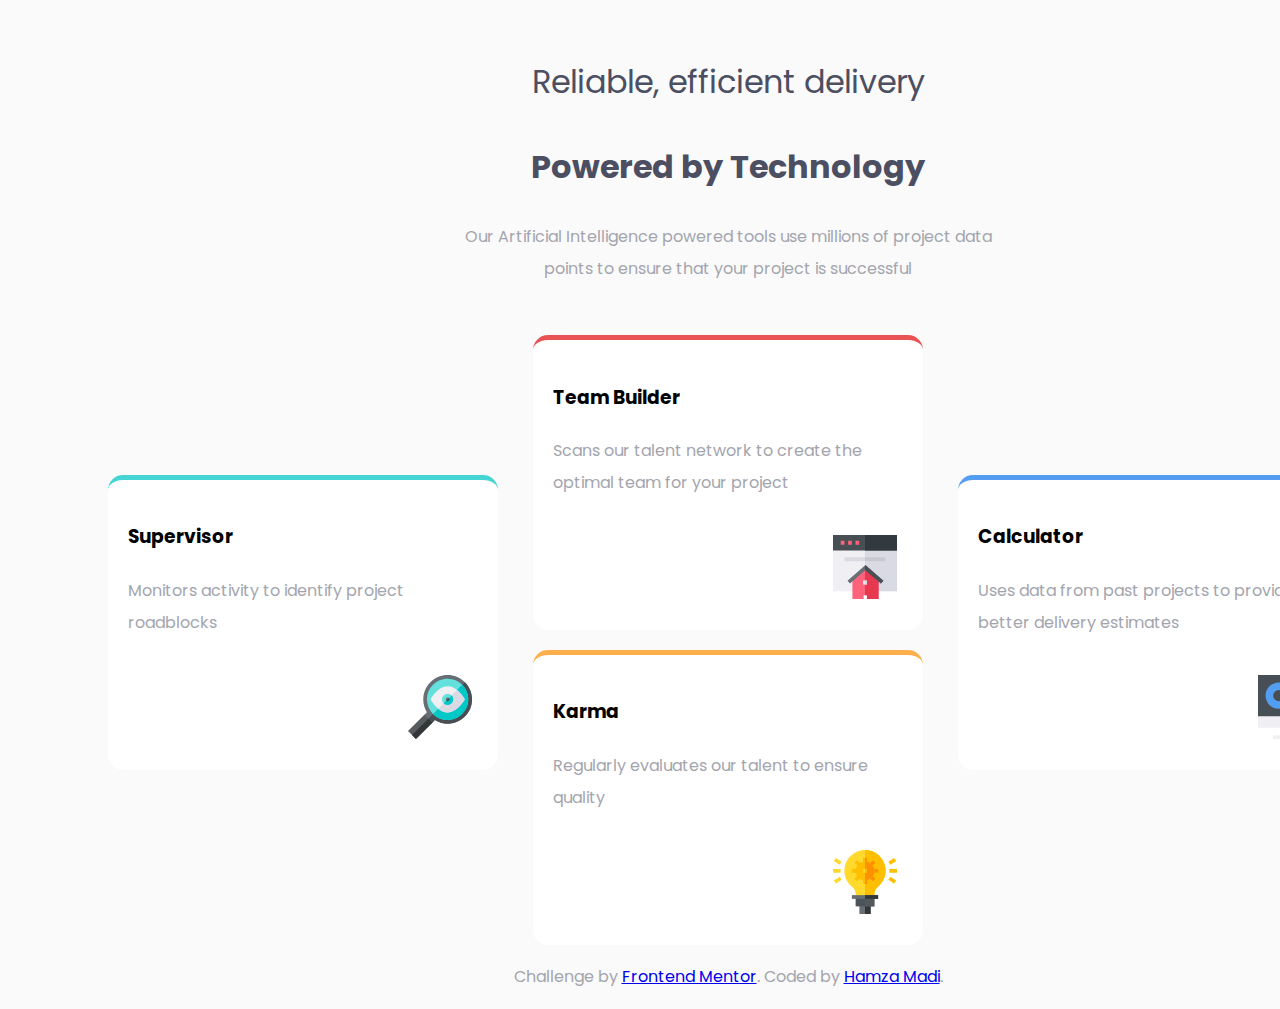
==== index.html @ 2166c626 "Challnge" ====
<!DOCTYPE html>
<html lang="en">

<head>
  <meta charset="UTF-8">
  <meta name="viewport" content="width=device-width, initial-scale=1.0"> <!-- displays site properly based on user's device -->

  <link rel="icon" type="image/png" sizes="32x32" href="./images/favicon-32x32.png">
  <link rel="stylesheet" href="css/styles.css">
  <link href="https://fonts.googleapis.com/css2?family=Poppins&display=swap" rel="stylesheet">

  <title>Frontend Mentor | Four card feature section</title>
</head>

<body>
<div class="top">
  <h1 class="heading">Reliable, efficient delivery</h1>
  <h1>Powered by Technology</h1>

  <p class="subtitle">Our Artificial Intelligence powered tools use millions of project data points
    to ensure that your project is successful</p>

</div>


<div class="middel">

    <div class="Team-Builder">
      <h3>Team Builder</h3>
      <p>Scans our talent network to create the optimal team for your project</p>
      <img class="icon-team-builder" src="images\icon-team-builder.svg" alt="icon-team-builder">



    </div>

  <div class="Supervisor">
    <h3>Supervisor</h3>
    <p> Monitors activity to identify project roadblocks</p>
    <img class="icon-supervisor" src="images\icon-supervisor.svg" alt="icon-supervisor">
  </div>

  <div class="Calculator">
    <h3>Calculator</h3>
    <p>Uses data from past projects to provide better delivery estimates</p>
    <img class="icon-calculator"src="images\icon-calculator.svg" alt="icon-calculator">
  </div>
  <div class="Karma">
    <h3>Karma</h3>
    <p>Regularly evaluates our talent to ensure quality</p>
    <img class="icon-karma" src="images\icon-karma.svg" alt="icon-karma">

  </div>
  </div>





  <footer>
    <p class="attribution">
      Challenge by <a href="https://www.frontendmentor.io?ref=challenge" target="_blank">Frontend Mentor</a>.
      Coded by <a href="https://twitter.com/HamzaMadi2">Hamza Madi</a>.
    </p>
  </footer>
</body>

</html>
---- css/styles.css ----
body{
  text-align: center;
  background-color: hsl(0, 0%, 98%);
  font-family: 'Poppins', sans-serif;
  line-height: 2;
  width: 1440px;
}

h1{
color: hsl(234, 12%, 34%);
}
p{
  color: hsl(229, 6%, 66%);
}
.heading{
 font-weight: normal;
}
.subtitle{
  width: 40%;
  margin:auto;
}
.top{
  display: block;
  margin: 50px auto;

  text-align: center;
}
.Team-Builder{
  background-color: white;
  width: 350px;
  text-align: left;
  padding: 20px;
  border-top-width: thick;
  border-radius: 15px;
  border-top-style: solid;
  border-top-color: hsl(0, 78%, 62%);
  margin: auto auto 20px auto;




}
.icon-team-builder{
  margin-top: 20px;
  margin-left: 280px;
}
.Supervisor{
  background-color: white;
  width: 350px;
  text-align: left;
  padding: 20px;
  border-top-width: thick;
  border-radius: 15px;
  border-top-style: solid;
  border-top-color: hsl(180, 62%, 55%);
  display: inline-block;
  position: absolute;
  left: 100px;
  bottom: 175px;
  margin-right: 20px




}
.icon-supervisor{
  margin-top: 20px;
  margin-left: 280px;
}
    .Calculator{
      background-color: white;
      width: 350px;
      text-align: left;
      padding: 20px;
      border-top-width: thick;
      border-radius: 15px;
      border-top-style: solid;
      border-top-color: hsl(212, 86%, 64%);
      display: inline-block;
      position: absolute;
      right: 100px;
      bottom: 175px;
      margin-left: 20px;
        }
    .icon-calculator{
      margin-top: 20px;
      margin-left: 280px;
    }
    .Karma{
      background-color: white;
      width: 350px;
      text-align: left;
      padding: 20px;
      border-top-width: thick;
      border-radius: 15px;
      border-top-style: solid;
      border-top-color: hsl(34, 97%, 64%);
      margin: auto;

      }
    .icon-karma{
      margin-top: 20px;
      margin-left: 280px;
    }
    .middel{
      position: relative;




    }
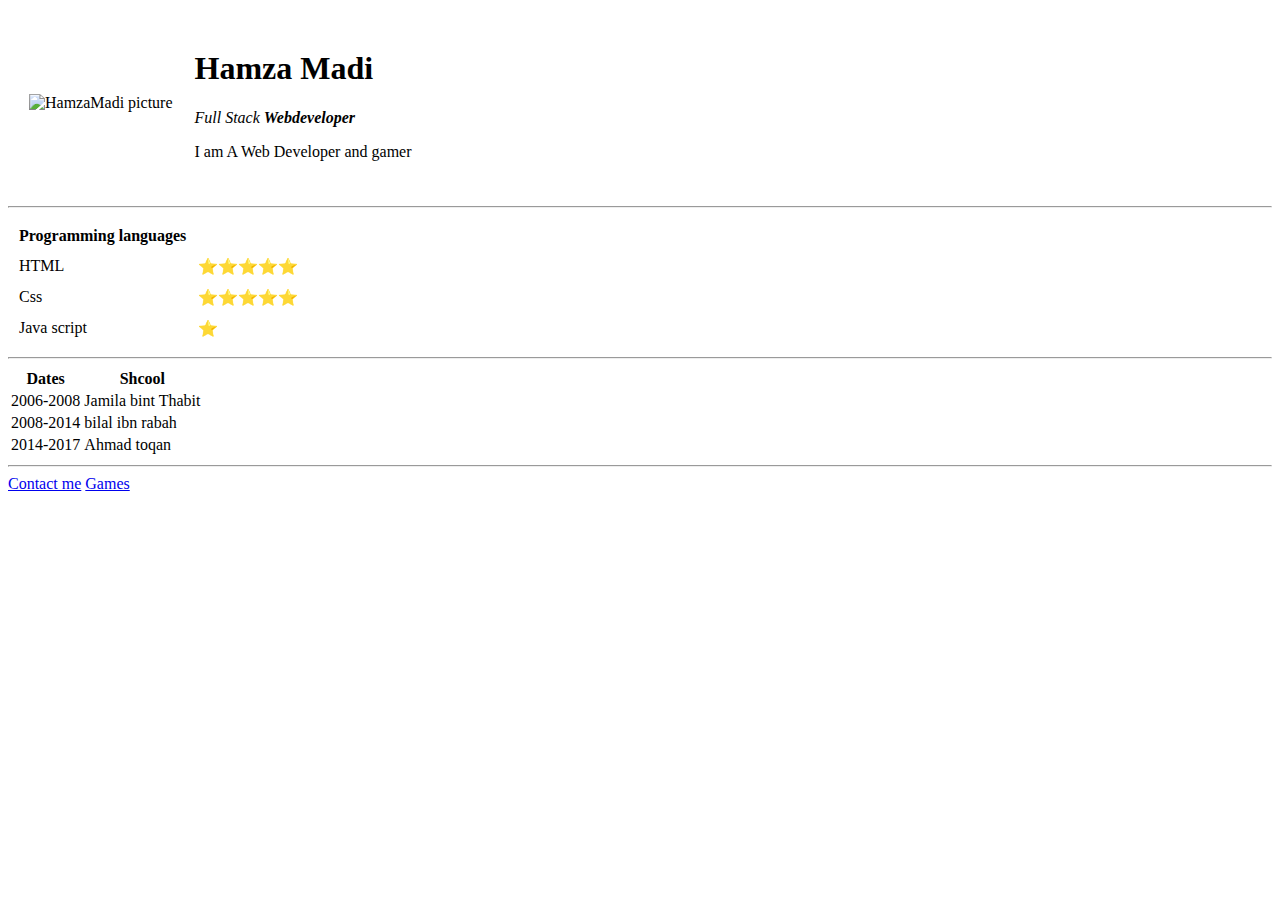
==== commit cd35baae: "CV" ====
--- a/index.html
+++ b/index.html
@@ -1,68 +1,68 @@
 <!DOCTYPE html>
-<html lang="en">
+<html lang="en" dir="ltr">
 
 <head>
-  <meta charset="UTF-8">
-  <meta name="viewport" content="width=device-width, initial-scale=1.0"> <!-- displays site properly based on user's device -->
-
-  <link rel="icon" type="image/png" sizes="32x32" href="./images/favicon-32x32.png">
-  <link rel="stylesheet" href="css/styles.css">
-  <link href="https://fonts.googleapis.com/css2?family=Poppins&display=swap" rel="stylesheet">
-
-  <title>Frontend Mentor | Four card feature section</title>
+  <meta charset="utf-8">
+  <title>Hamza Madi</title>
 </head>
 
 <body>
-<div class="top">
-  <h1 class="heading">Reliable, efficient delivery</h1>
-  <h1>Powered by Technology</h1>
+  <table cellspacing="20">
+    <tr>
+      <td><img src="Images\HamzaMadi.png" alt="HamzaMadi picture"></td>
+      <td>
+        <h1>Hamza Madi</h1>
+        <p><em>Full Stack <strong>Webdeveloper</strong></em></p>
+        <p>I am A Web Developer and gamer </p>
+      </td>
+    </tr>
+  </table>
+  <hr>
+  <table cellspacing="10">
+    <thead>
+      <tr>
+        <th>Programming languages</th>
+      </tr>
+    </thead>
+    <tbody>
+      <tr>
+        <td>HTML</td>
+        <td>⭐⭐⭐⭐⭐</td>
 
-  <p class="subtitle">Our Artificial Intelligence powered tools use millions of project data points
-    to ensure that your project is successful</p>
+      </tr>
+      <tr>
+        <td>Css</td>
+        <td>⭐⭐⭐⭐⭐</td>
+      </tr>
+      <tr>
+        <td>Java script</td>
+        <td>⭐</td>
+      </tr>
 
-</div>
-
-
-<div class="middel">
-
-    <div class="Team-Builder">
-      <h3>Team Builder</h3>
-      <p>Scans our talent network to create the optimal team for your project</p>
-      <img class="icon-team-builder" src="images\icon-team-builder.svg" alt="icon-team-builder">
-
-
-
-    </div>
-
-  <div class="Supervisor">
-    <h3>Supervisor</h3>
-    <p> Monitors activity to identify project roadblocks</p>
-    <img class="icon-supervisor" src="images\icon-supervisor.svg" alt="icon-supervisor">
-  </div>
-
-  <div class="Calculator">
-    <h3>Calculator</h3>
-    <p>Uses data from past projects to provide better delivery estimates</p>
-    <img class="icon-calculator"src="images\icon-calculator.svg" alt="icon-calculator">
-  </div>
-  <div class="Karma">
-    <h3>Karma</h3>
-    <p>Regularly evaluates our talent to ensure quality</p>
-    <img class="icon-karma" src="images\icon-karma.svg" alt="icon-karma">
-
-  </div>
-  </div>
-
-
-
-
-
-  <footer>
-    <p class="attribution">
-      Challenge by <a href="https://www.frontendmentor.io?ref=challenge" target="_blank">Frontend Mentor</a>.
-      Coded by <a href="https://twitter.com/HamzaMadi2">Hamza Madi</a>.
-    </p>
-  </footer>
+    </tbody>
+  </table>
+  <hr>
+  <table>
+    <thead>
+      <th>Dates</th>
+      <th>Shcool</th>
+    </thead>
+    <tr>
+      <td>2006-2008</td>
+      <td>Jamila bint Thabit</td>
+    </tr>
+    <tr>
+      <td>2008-2014</td>
+      <td>bilal ibn rabah</td>
+    </tr>
+    <tr>
+      <td>2014-2017</td>
+      <td>Ahmad toqan</td>
+    </tr>
+  </table>
+  <hr>
+  <a href="contact.html">Contact me</a>
+  <a href="Games.html">Games</a>
 </body>
 
 </html>
